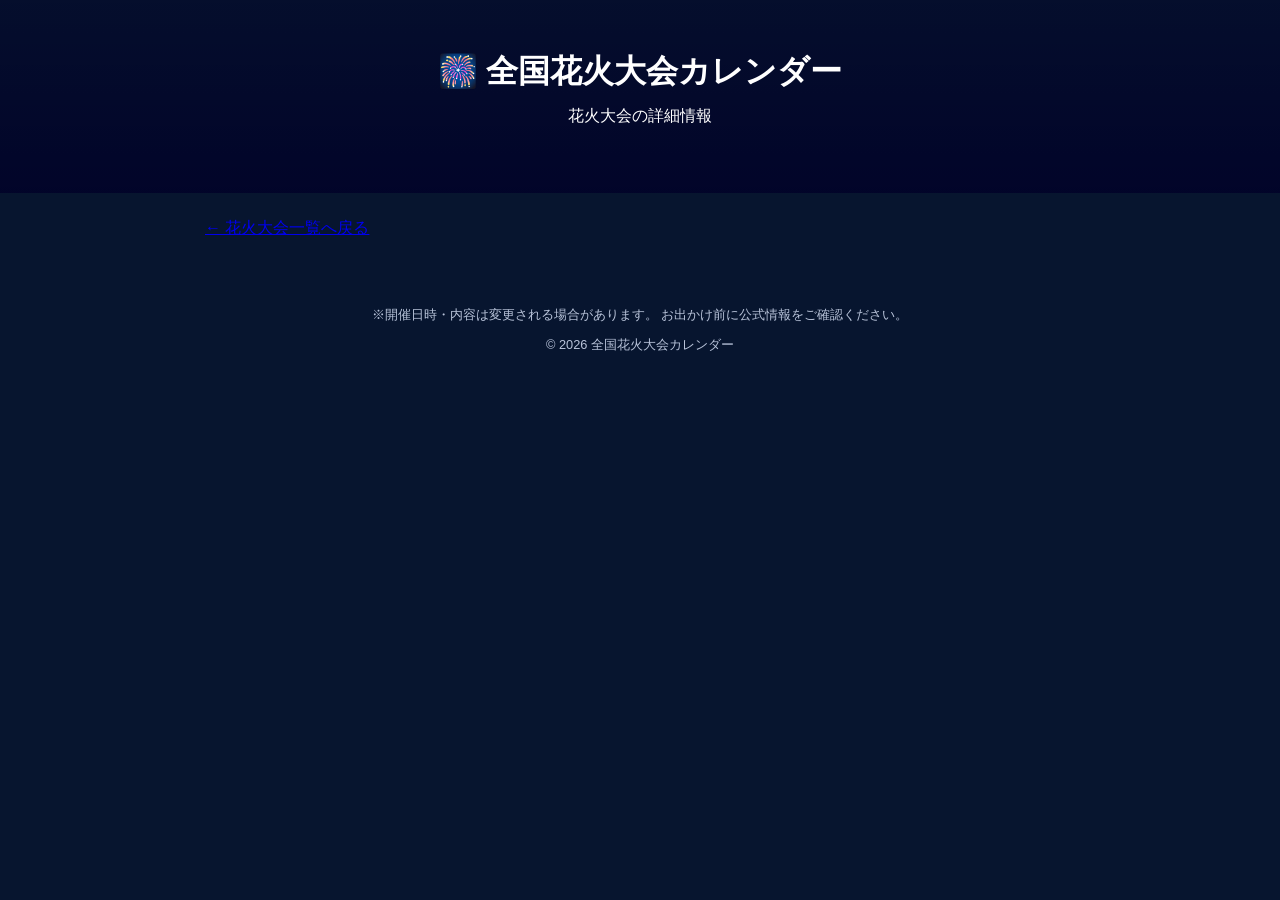
==== detail.html @ 7806a23f "Create detail.html" ====
<!DOCTYPE html>
<html lang="ja">

<head>
  <meta charset="UTF-8">

  <meta name="viewport"
        content="width=device-width, initial-scale=1.0">

  <title>花火大会詳細 | 全国花火大会カレンダー</title>

  <link rel="stylesheet" href="style.css">
</head>

<body>

  <header>
    <h1>🎆 全国花火大会カレンダー</h1>
    <p>花火大会の詳細情報</p>
  </header>

  <main>

    <div id="firework-detail"></div>

    <a href="index.html" class="back-button">
      ← 花火大会一覧へ戻る
    </a>

  </main>

  <footer>

    <p>
      ※開催日時・内容は変更される場合があります。
      お出かけ前に公式情報をご確認ください。
    </p>

    <p>
      © 2026 全国花火大会カレンダー
    </p>

  </footer>

  <script src="app.js"></script>

</body>

</html>
---- style.css ----
* {
  box-sizing: border-box;
}

body {
  margin: 0;
  font-family:
    -apple-system,
    BlinkMacSystemFont,
    "Helvetica Neue",
    "Yu Gothic",
    sans-serif;

  background: #07152f;
  color: #ffffff;
}

header {
  text-align: center;
  padding: 50px 20px;

  background:
    linear-gradient(
      rgba(0, 0, 40, 0.35),
      rgba(0, 0, 40, 0.8)
    ),
    url("assets/fireworks-bg.jpg");

  background-size: cover;
  background-position: center;
}

header h1 {
  margin: 0;
  font-size: 2rem;
}

header p {
  margin-top: 12px;
}

main {
  max-width: 900px;
  margin: auto;
  padding: 25px 15px;
}

.search-box {
  background: #102448;
  padding: 20px;
  border-radius: 12px;
  margin-bottom: 30px;
}

.search-box label {
  display: block;
  margin-bottom: 10px;
  font-weight: bold;
}

select {
  width: 100%;
  padding: 12px;
  border-radius: 8px;
  border: none;
  font-size: 16px;
}

.section-title {
  margin-bottom: 20px;
}

.firework-card {
  background: #102448;
  border-radius: 12px;

  padding: 20px;
  margin-bottom: 15px;

  box-shadow:
    0 5px 15px rgba(0, 0, 0, 0.25);
}

.firework-card h2 {
  margin-top: 0;
  font-size: 1.2rem;
}

.firework-card p {
  margin: 8px 0;
}

footer {
  text-align: center;

  padding: 30px 15px;

  font-size: 0.8rem;

  color: #b8c3d9;
}
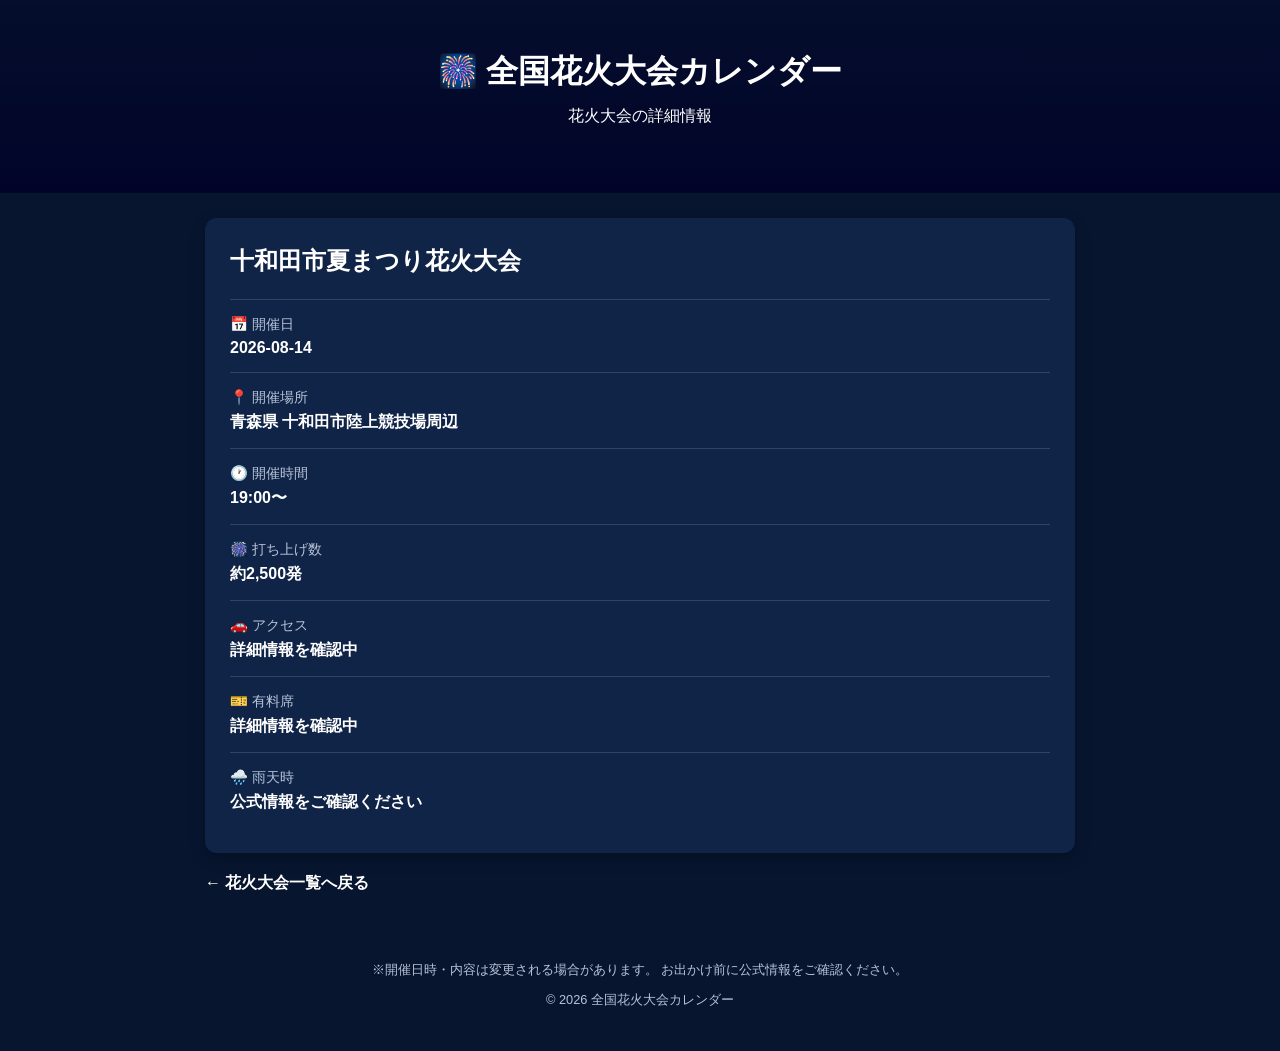
==== commit 94b7b58f: "Update detail.html" ====
--- a/detail.html
+++ b/detail.html
@@ -21,7 +21,11 @@
 
   <main>
 
-    <div id="firework-detail"></div>
+    <div id="firework-detail">
+
+      <p>花火大会情報を読み込んでいます...</p>
+
+    </div>
 
     <a href="index.html" class="back-button">
       ← 花火大会一覧へ戻る
--- a/style.css
+++ b/style.css
@@ -99,3 +99,82 @@
 
   color: #b8c3d9;
 }
+
+.detail-button {
+  display: inline-block;
+
+  margin-top: 15px;
+
+  padding: 10px 18px;
+
+  background: #ff6b35;
+
+  color: #ffffff;
+
+  text-decoration: none;
+
+  border-radius: 8px;
+
+  font-weight: bold;
+}
+
+.detail-button:hover {
+  opacity: 0.85;
+}
+
+.detail-card {
+  background: #102448;
+
+  padding: 25px;
+
+  border-radius: 12px;
+
+  box-shadow:
+    0 5px 15px rgba(0, 0, 0, 0.25);
+}
+
+.detail-card h2 {
+  margin-top: 0;
+
+  font-size: 1.5rem;
+
+  line-height: 1.5;
+}
+
+.detail-item {
+  border-top: 1px solid #304365;
+
+  padding: 15px 0;
+
+  display: flex;
+
+  flex-direction: column;
+
+  gap: 5px;
+}
+
+.detail-item span {
+  color: #b8c3d9;
+
+  font-size: 0.9rem;
+}
+
+.detail-item strong {
+  font-size: 1rem;
+}
+
+.back-button {
+  display: inline-block;
+
+  margin-top: 20px;
+
+  color: #ffffff;
+
+  text-decoration: none;
+
+  font-weight: bold;
+}
+
+.back-button:hover {
+  text-decoration: underline;
+}
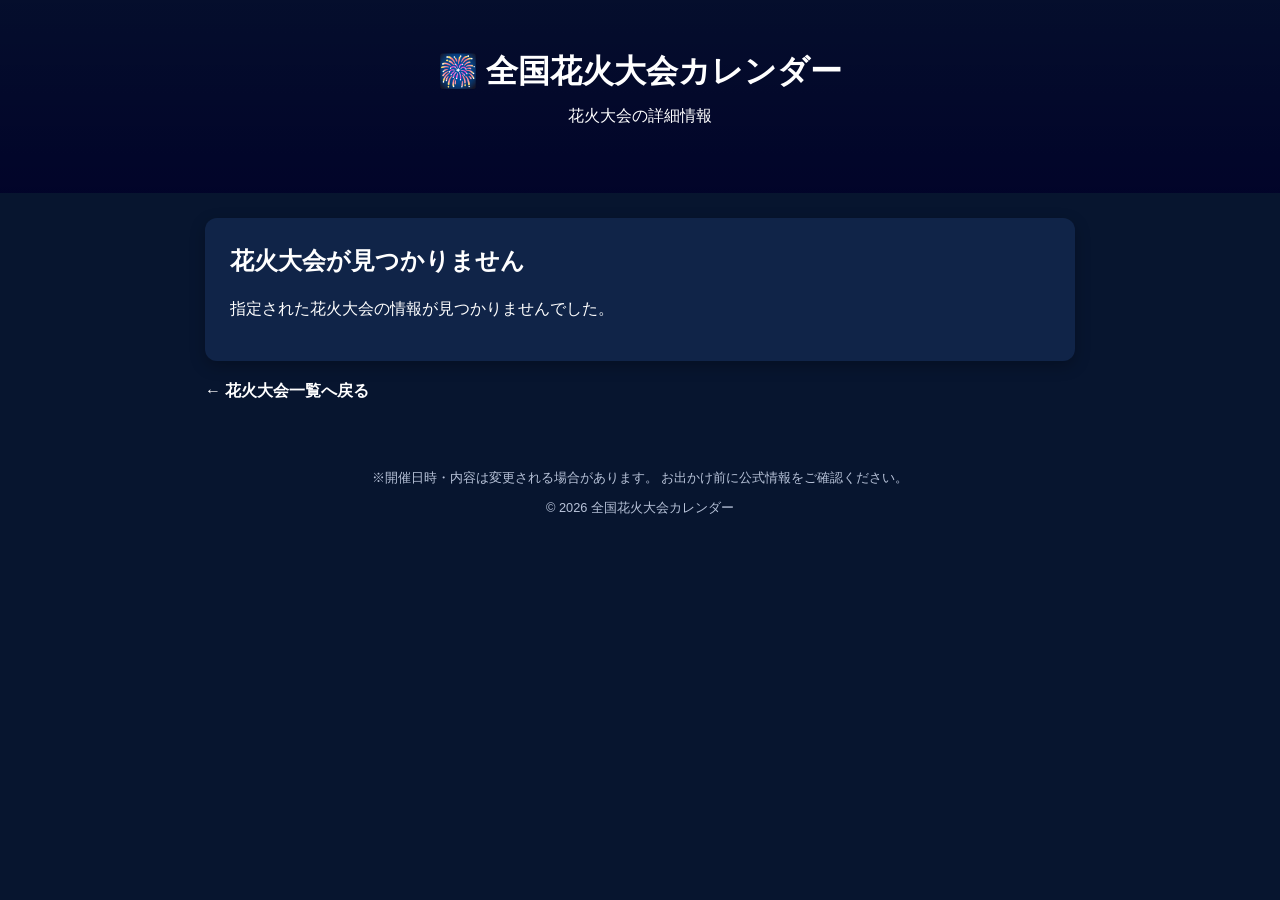
==== commit b7656211: "Update detail.html" ====
--- a/detail.html
+++ b/detail.html
@@ -7,7 +7,12 @@
   <meta name="viewport"
         content="width=device-width, initial-scale=1.0">
 
-  <title>花火大会詳細 | 全国花火大会カレンダー</title>
+<title>花火大会詳細｜全国花火大会カレンダー2026</title>
+
+<meta
+  name="description"
+  content="全国の花火大会の開催日、会場、打ち上げ数、アクセス、駐車場、有料席、公式サイトなどの詳細情報を掲載しています。"
+>
 
   <link rel="stylesheet" href="style.css">
 </head>
--- a/style.css
+++ b/style.css
@@ -178,3 +178,100 @@
 .back-button:hover {
   text-decoration: underline;
 }
+
+.official-site {
+  margin-top: 25px;
+  text-align: center;
+}
+
+.official-button {
+  display: inline-block;
+
+  padding: 13px 22px;
+
+  background: #ff6b35;
+
+  color: #ffffff;
+
+  text-decoration: none;
+
+  border-radius: 8px;
+
+  font-weight: bold;
+
+  transition: opacity 0.2s;
+}
+
+.official-button:hover {
+  opacity: 0.8;
+}/* 駐車場情報 */
+.detail-item {
+  margin-bottom: 15px;
+}
+
+/* 公式サイトボタン */
+.official-site {
+  margin-top: 30px;
+  text-align: center;
+}
+
+.official-button {
+  display: inline-block;
+  padding: 14px 24px;
+  background: #ff6b35;
+  color: #ffffff;
+  text-decoration: none;
+  border-radius: 10px;
+  font-weight: bold;
+  font-size: 1rem;
+  transition: 0.2s;
+}
+
+.official-button:hover {
+  opacity: 0.8;
+  transform: translateY(-1px);
+}
+
+.search-area {
+  margin: 20px 0;
+}
+
+#search-input {
+  width: 100%;
+  box-sizing: border-box;
+
+  padding: 14px 16px;
+
+  border: none;
+  border-radius: 10px;
+
+  font-size: 16px;
+
+  background: #ffffff;
+  color: #222222;
+
+  outline: none;
+}
+
+#search-input:focus {
+  box-shadow: 0 0 0 3px rgba(255, 107, 53, 0.35);
+}
+
+.filter-area {
+  display: flex;
+  flex-wrap: wrap;
+  gap: 8px;
+  margin: 15px 0 20px;
+}
+
+.filter-area button {
+  padding: 9px 14px;
+  border: none;
+  border-radius: 8px;
+  cursor: pointer;
+  font-weight: bold;
+}
+
+.filter-area button:hover {
+  opacity: 0.8;
+}
